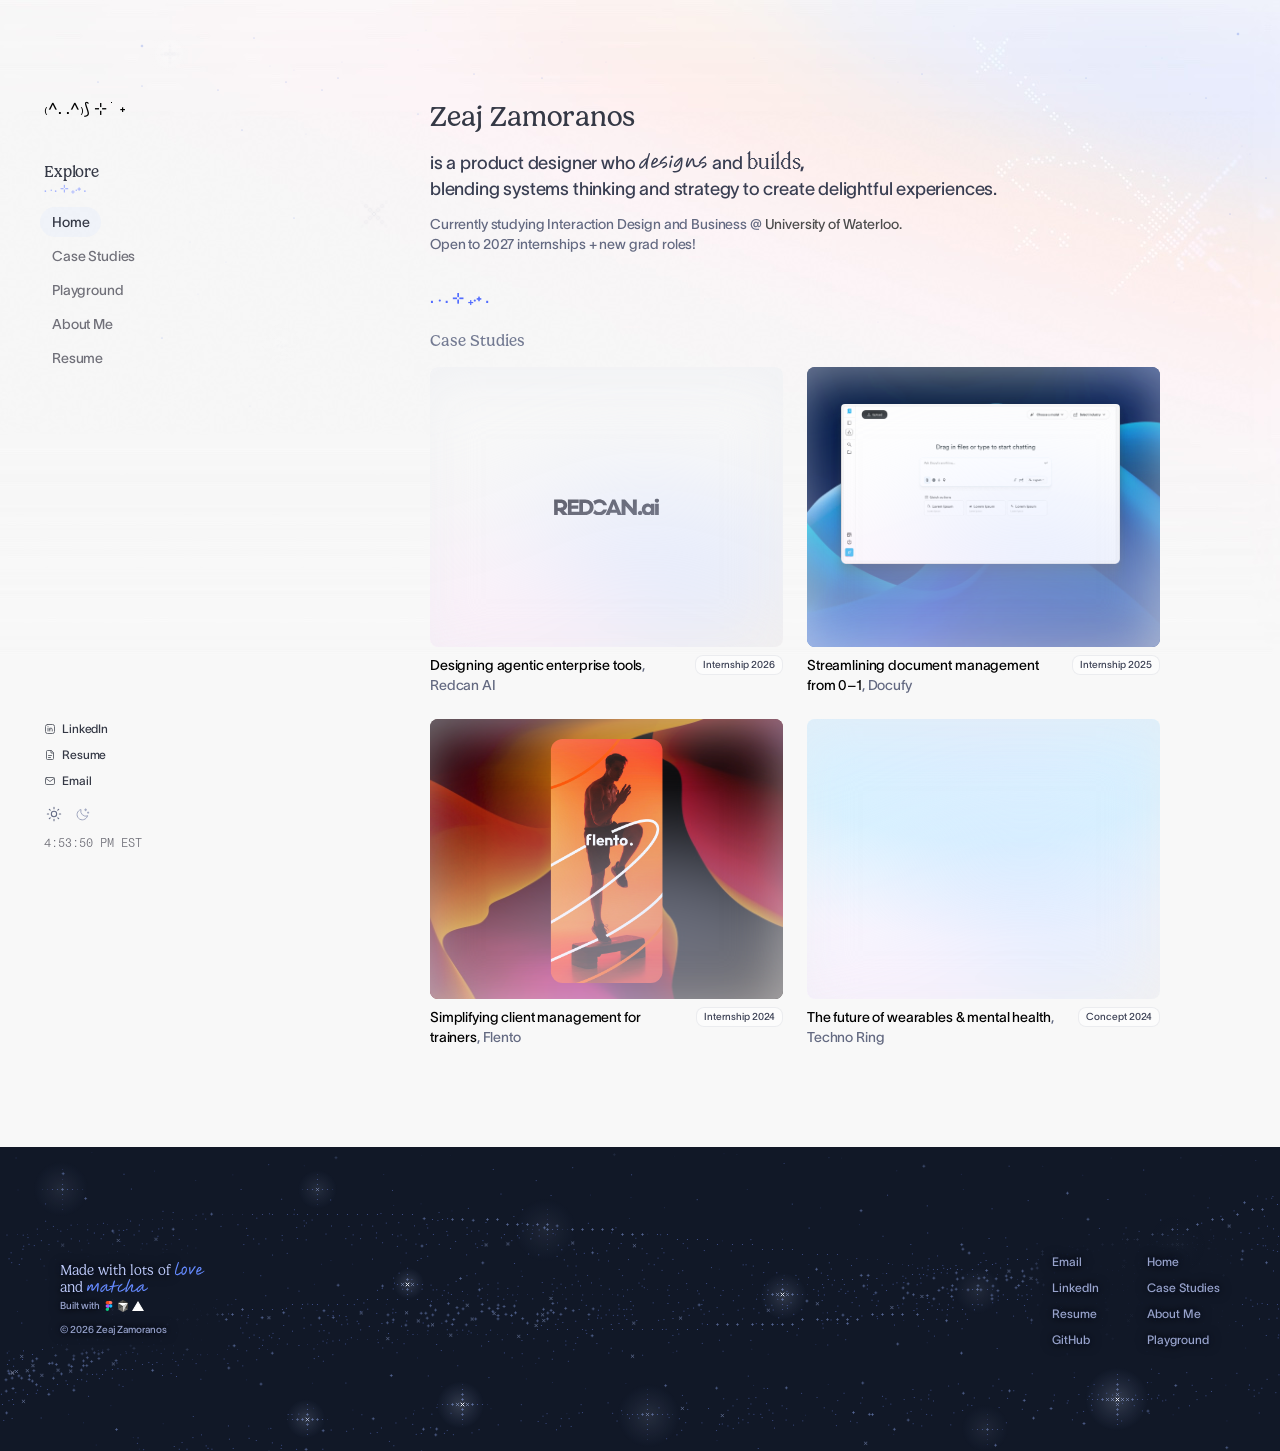
==== index.html @ 131ece32 "Initial portfolio commit" ====
<!doctype html>
<html lang="en">
<head>
  <meta charset="utf-8">
  <meta name="viewport" content="width=device-width, initial-scale=1">
  <meta http-equiv="Content-Security-Policy" content="default-src 'self'; script-src 'self'; style-src 'self' https://fonts.googleapis.com; font-src 'self' https://fonts.gstatic.com; img-src 'self'; connect-src 'none'; object-src 'none'; base-uri 'self'; form-action 'none'">
  <meta name="referrer" content="strict-origin-when-cross-origin">
  <title>Zeaj Zamoranos — Product Designer</title>
  <meta name="description" content="Zeaj Zamoranos is a product designer who designs and builds, blending systems thinking and strategy to create delightful experiences.">
  <meta name="color-scheme" content="light dark">
  <link rel="icon" href="assets/favicon.svg" type="image/svg+xml">
  <!-- Sets the theme before first paint to avoid a light/dark flash. External file so the CSP needs no 'unsafe-inline'. -->
  <script src="js/theme-init.js?v=4"></script>
  <link rel="preconnect" href="https://fonts.googleapis.com">
  <link rel="preconnect" href="https://fonts.gstatic.com" crossorigin>
  <link rel="stylesheet" href="https://fonts.googleapis.com/css2?family=Arimo:wght@400;700&display=swap">
  <link rel="stylesheet" href="css/styles.css?v=39">
</head>
<body>
  <a class="skip-link" href="#main">Skip to content</a>

  <div class="decor" aria-hidden="true">
    <div class="decor__light"></div>
    <div class="decor__dark"></div>
    <canvas class="decor__sky"></canvas>
    <div class="decor__ascii"></div>
  </div>

  <!-- Mobile top bar (shown below 810px) -->
  <header class="topbar">
    <a class="logo" href="./" aria-label="Zeaj Zamoranos — home">₍^. .^₎⟆ ⊹ ࣪ ˖</a>
    <button class="menu-button" type="button" aria-controls="sidebar" aria-expanded="false">
      <span class="visually-hidden" data-menu-label>Open menu</span>
      <svg class="icon icon--menu" width="24" height="24" viewBox="0 0 24 24" aria-hidden="true"><path d="M4 7h16M4 12h16M4 17h16"/></svg>
      <svg class="icon icon--close" width="24" height="24" viewBox="0 0 24 24" aria-hidden="true"><path d="M6 6l12 12M18 6L6 18"/></svg>
    </button>
  </header>

  <div class="page">
    <!-- Sidebar: fixed column on desktop/tablet, full-screen menu on mobile -->
    <nav class="sidebar" id="sidebar" aria-label="Main">
      <div class="sidebar__top">
        <a class="logo sidebar__logo" href="./" aria-label="Zeaj Zamoranos — home">₍^. .^₎⟆ ⊹ ࣪ ˖</a>
        <div class="sidebar__explore">
          <div class="sidebar__heading">
            <p class="sidebar__title">Explore</p>
            <p class="sparkle sparkle--small" aria-hidden="true">. ܁₊ ⊹ . ܁˖ .</p>
          </div>
          <ul class="nav-list">
            <li><a class="nav-link is-active" href="./" aria-current="page" data-nav="home">Home</a></li>
            <li><a class="nav-link" href="#case-studies" data-nav="case-studies">Case Studies</a></li>
            <li><a class="nav-link" href="#" data-link="playground">Playground</a></li>
            <li><a class="nav-link" href="about.html">About Me</a></li>
            <li><a class="nav-link" href="#" data-link="resume">Resume</a></li>
          </ul>
        </div>
      </div>

      <div class="sidebar__bottom">
        <ul class="social-list">
          <li><a class="social-link" href="#" data-link="linkedin">
            <svg class="social-link__icon" width="12" height="12" viewBox="0 0 24 24" aria-hidden="true"><rect x="3" y="3" width="18" height="18" rx="4"/><path d="M8 10.5V16M8 7.5v.01M11.5 16v-5.5M11.5 13c0-1.7 1-2.7 2.5-2.7s2.5 1 2.5 2.7V16"/></svg>
            LinkedIn</a></li>
          <li><a class="social-link" href="#" data-link="resume">
            <svg class="social-link__icon" width="12" height="12" viewBox="0 0 24 24" aria-hidden="true"><path d="M14 3H7a2 2 0 0 0-2 2v14a2 2 0 0 0 2 2h10a2 2 0 0 0 2-2V8z"/><path d="M14 3v5h5M9 13h6M9 17h4"/></svg>
            Resume</a></li>
          <li><a class="social-link" href="#" data-email>
            <svg class="social-link__icon" width="12" height="12" viewBox="0 0 24 24" aria-hidden="true"><rect x="3" y="5" width="18" height="14" rx="2.5"/><path d="M4 7l8 6 8-6"/></svg>
            Email</a></li>
        </ul>
        <div class="theme-toggle" role="group" aria-label="Color theme">
          <button class="theme-toggle__btn" type="button" data-theme-choice="light" aria-pressed="true">
            <span class="visually-hidden">Light theme</span>
            <svg width="16" height="16" viewBox="0 0 24 24" aria-hidden="true"><circle cx="12" cy="12" r="4"/><path d="M12 2v2M12 20v2M4.93 4.93l1.41 1.41M17.66 17.66l1.41 1.41M2 12h2M20 12h2M4.93 19.07l1.41-1.41M17.66 6.34l1.41-1.41"/></svg>
          </button>
          <button class="theme-toggle__btn" type="button" data-theme-choice="dark" aria-pressed="false">
            <span class="visually-hidden">Dark theme</span>
            <svg width="15" height="15" viewBox="0 0 24 24" aria-hidden="true"><path d="M20 14.5A8.5 8.5 0 0 1 9.5 4a8.5 8.5 0 1 0 10.5 10.5z"/><path d="M17 3v3M15.5 4.5h3M21 8v2M20 9h2"/></svg>
          </button>
        </div>
        <p class="clock"><time data-clock>--:--:-- -- EST</time></p>
      </div>
    </nav>

    <main class="main" id="main">
      <section class="intro" aria-labelledby="intro-name">
        <h1 class="intro__name" id="intro-name">Zeaj Zamoranos</h1>
        <div class="intro__text">
          <p class="intro__lede">is a product designer who <span class="hand"><span class="visually-hidden">designs</span><svg class="hand__svg" width="77" height="24" viewBox="0 0 77 24" aria-hidden="true" focusable="false"><path d="M8.8 6.4C9.1 5.5 9.5 4.6 9.8 3.7C10.1 2.8 10.4 1.9 10.7 0.9C10.8 0.6 10.9 0.4 11 0.3C11.2 0.1 11.4 0 11.6 0C11.8 0 11.9 0.1 12 0.2C12.2 0.3 12.2 0.5 12.2 0.7C12.2 0.9 12.1 1.4 11.9 2C11.7 2.6 11.5 3.4 11.2 4.4C10.9 5.3 10.6 6.4 10.3 7.7C10.1 8.9 9.8 10.3 9.6 11.8C9.4 13.3 9.3 14.9 9.3 16.6C9.3 17 9.3 17.3 9.1 17.5C8.9 17.8 8.7 17.9 8.5 17.9C8.4 17.9 8.3 17.9 8.1 17.8C8 17.8 7.9 17.6 7.8 17.3C7.7 17.1 7.7 16.7 7.6 16.2C7.6 15.7 7.5 14.9 7.5 14C7.5 13.3 7.6 12.6 7.7 11.8C7 12.9 6.4 13.9 5.7 14.7C5 15.5 4.3 16.1 3.6 16.6C2.9 17 2.4 17.2 1.9 17.2C1.3 17.2 0.9 17 0.5 16.6C0.2 16.3 0 15.7 0 15C0 14.3 0.2 13.6 0.5 12.9C0.8 12.2 1.2 11.6 1.7 10.9C2.2 10.2 2.7 9.6 3.4 9C4 8.4 4.6 7.9 5.2 7.4C5.8 6.9 6.4 6.6 6.9 6.3C7.5 6.1 7.9 5.9 8.2 5.9C8.4 5.9 8.5 6 8.6 6.1C8.7 6.2 8.8 6.3 8.8 6.4ZM8.5 7C8.4 7.1 8.3 7.2 8.2 7.3C8 7.4 7.9 7.5 7.7 7.6C7.1 8 6.5 8.5 5.8 9C5.1 9.6 4.4 10.2 3.8 10.8C3.2 11.4 2.6 12.1 2.2 12.8C1.8 13.5 1.6 14.2 1.6 14.9C1.6 15.2 1.8 15.4 2.1 15.4C2.6 15.4 3 15.2 3.6 14.8C4.1 14.4 4.6 13.8 5.2 13C5.8 12.3 6.3 11.4 6.9 10.4C7.4 9.3 8 8.2 8.5 7ZM21.1 7.8C21.1 8.3 21 8.7 20.7 9.1C20.5 9.5 20.1 9.9 19.7 10.3C19.2 10.6 18.8 11 18.2 11.3C17.7 11.6 17.2 11.9 16.6 12.1C16.1 12.4 15.6 12.6 15.2 12.7C15.1 13.2 15 13.7 15 14.1C15 14.3 15.1 14.5 15.2 14.6C15.3 14.7 15.5 14.8 15.7 14.8C16.3 14.8 16.9 14.7 17.5 14.5C18.1 14.3 18.8 14 19.4 13.7C20.1 13.4 20.7 13 21.3 12.7C21.9 12.3 22.5 12 23 11.7C23.5 11.3 23.9 11.1 24.2 10.9C24.6 10.7 24.8 10.6 24.9 10.6C25 10.6 25.2 10.6 25.2 10.7C25.3 10.8 25.4 10.9 25.4 11.1C25.4 11.2 25.2 11.4 24.9 11.7C24.6 12 24.1 12.4 23.6 12.8C23 13.2 22.4 13.6 21.7 14C21.1 14.4 20.4 14.8 19.6 15.2C18.9 15.6 18.2 15.9 17.5 16.1C16.9 16.3 16.3 16.5 15.7 16.5C15 16.5 14.5 16.2 14.1 15.7C13.7 15.2 13.5 14.4 13.5 13.3C13.5 12.5 13.6 11.8 13.8 11C14 10.3 14.3 9.6 14.6 8.9C14.9 8.2 15.3 7.6 15.7 7.1C16.2 6.5 16.6 6.1 17.1 5.8C17.5 5.5 18 5.3 18.4 5.3C19.3 5.3 19.9 5.5 20.4 6C20.9 6.5 21.1 7.1 21.1 7.8ZM15.6 11.2C16 10.9 16.4 10.6 16.9 10.4C17.3 10.1 17.7 9.8 18.1 9.5C18.5 9.2 18.8 8.9 19 8.6C19.2 8.2 19.3 7.9 19.3 7.6C19.3 7.1 19.1 6.8 18.5 6.8C18.2 6.8 17.9 7 17.5 7.5C17.1 7.9 16.8 8.4 16.4 9.1C16.1 9.7 15.8 10.4 15.6 11.2ZM26.7 16.9C26.4 16.9 26.2 16.8 26 16.6C25.9 16.5 25.8 16.3 25.8 16.1C25.8 15.9 25.9 15.7 26.1 15.6C26.2 15.4 26.5 15.2 26.8 15.1C27.3 14.8 27.8 14.5 28.3 14.3C28.7 14 29.1 13.7 29.4 13.4C29.7 13 29.9 12.7 29.9 12.3C29.9 12 29.8 11.8 29.6 11.6C29.4 11.5 29.1 11.4 28.7 11.4C28.5 11.4 28.3 11.4 27.9 11.5C27.5 11.6 27.1 11.6 26.7 11.7C26.3 11.8 25.9 11.9 25.5 12C25.1 12 24.8 12.1 24.5 12.1C24 12.1 23.6 12 23.3 11.7C23.1 11.5 23 11.1 23 10.7C23 10.5 23.1 10.2 23.3 9.7C23.6 9.3 23.9 8.8 24.3 8.3C24.8 7.8 25.2 7.3 25.7 6.7C26.2 6.2 26.8 5.7 27.3 5.2C27.8 4.8 28.3 4.4 28.8 4.1C29.2 3.9 29.6 3.7 29.9 3.7C30.2 3.7 30.5 3.8 30.6 4C30.8 4.2 30.9 4.5 30.9 4.8C30.9 5 30.8 5.2 30.7 5.4C30.7 5.6 30.5 5.7 30.2 5.8C30 5.9 29.6 5.9 29.1 5.9C28.6 6.4 28 6.8 27.5 7.4C26.9 7.9 26.4 8.4 25.9 9C25.4 9.5 25.1 10.1 24.9 10.6C25.3 10.4 25.8 10.3 26.5 10.2C27.1 10.1 27.7 10 28.4 10C29.4 10 30.2 10.2 30.7 10.7C31.2 11.2 31.4 11.8 31.4 12.5C31.4 13 31.3 13.5 31 14C30.7 14.5 30.3 15 29.8 15.4C29.3 15.9 28.8 16.2 28.3 16.5C27.7 16.8 27.2 16.9 26.7 16.9ZM34.5 16.6C34.3 16.6 34.1 16.5 33.9 16.3C33.7 16.1 33.6 15.8 33.6 15.4C33.6 15.1 33.6 14.7 33.7 14.1C33.8 13.6 33.9 13 34 12.4C34.1 11.8 34.3 11.2 34.4 10.5C34.6 9.9 34.7 9.4 34.9 8.9C35.1 8.4 35.2 8 35.3 7.8C35.4 7.6 35.5 7.5 35.6 7.4C35.7 7.3 35.8 7.3 35.9 7.3C36.1 7.3 36.3 7.4 36.4 7.5C36.6 7.6 36.6 7.9 36.6 8.2C36.6 8.4 36.6 8.7 36.5 9.2C36.4 9.7 36.3 10.2 36.2 10.8C36.1 11.4 36 12 35.9 12.7C35.7 13.3 35.6 13.9 35.5 14.5C35.4 15 35.3 15.5 35.2 15.9C35.2 16.1 35.1 16.3 34.9 16.4C34.8 16.5 34.7 16.6 34.5 16.6ZM36.5 5.5C36.2 5.5 35.9 5.4 35.6 5.2C35.4 5 35.2 4.7 35.2 4.3C35.2 4 35.3 3.7 35.5 3.5C35.6 3.3 35.8 3.1 36.1 3C36.3 2.9 36.5 2.9 36.7 2.9C36.9 2.9 37.1 2.9 37.3 3C37.5 3 37.7 3.2 37.8 3.4C38 3.6 38.1 3.8 38.1 4.2C38.1 4.5 38 4.7 37.8 4.9C37.7 5.1 37.4 5.2 37.2 5.3C36.9 5.4 36.7 5.5 36.5 5.5ZM40.4 21.7C39.4 21.7 38.6 21.6 38.2 21.4C37.7 21.2 37.4 21 37.4 20.6C37.4 20.4 37.5 20.3 37.6 20.1C37.8 20 38 19.9 38.2 19.9C38.4 19.9 38.7 20 39.2 20C39.6 20.1 40 20.1 40.4 20.1C41.8 20.1 42.9 19.7 43.8 18.9C44.7 18.1 45.4 16.9 45.8 15.2C46.3 13.5 46.6 11.3 46.8 8.7C46.4 9.5 45.9 10.3 45.4 11.1C44.9 11.9 44.4 12.7 43.8 13.3C43.2 14 42.7 14.5 42.1 14.9C41.5 15.3 40.9 15.5 40.3 15.5C39.7 15.5 39.3 15.4 39 15.1C38.8 14.8 38.7 14.4 38.7 13.7C38.7 13.1 38.8 12.5 39.1 11.9C39.5 11.2 39.9 10.6 40.4 9.9C41 9.3 41.5 8.7 42.2 8.1C42.8 7.5 43.5 7 44.1 6.5C44.8 6 45.4 5.7 45.9 5.4C46.5 5.1 46.9 5 47.3 5C47.6 5 47.9 5.1 48.1 5.4C48.3 5.6 48.4 6.1 48.4 6.7C48.4 8.3 48.3 9.8 48.2 11.3C48.1 12.7 47.9 14.1 47.6 15.4C47.3 16.6 46.9 17.8 46.3 18.7C45.7 19.7 45 20.4 44 20.9C43 21.5 41.9 21.7 40.4 21.7ZM46.4 6.7C45.7 7.2 45.1 7.6 44.3 8.2C43.6 8.7 43 9.3 42.4 9.9C41.8 10.5 41.3 11.1 40.9 11.7C40.5 12.4 40.3 13 40.3 13.7C40.3 13.9 40.5 14 40.7 14C40.9 14 41.2 13.8 41.5 13.5C41.9 13.2 42.3 12.8 42.7 12.2C43.2 11.7 43.6 11.1 44.1 10.5C44.6 9.9 45 9.2 45.4 8.6C45.8 7.9 46.1 7.3 46.4 6.7ZM53.5 16C53.1 16 52.8 15.8 52.5 15.3C52.2 14.9 52 14.3 52 13.6C52 12.9 52.1 12.1 52.3 11.2C52.5 10.3 52.8 9.5 53.1 8.6C53.4 7.7 53.7 6.8 54 5.9C54.1 5.8 54.2 5.6 54.3 5.6C54.4 5.5 54.6 5.4 54.9 5.4C55.4 5.4 55.6 5.7 55.6 6.1C55.6 6.2 55.5 6.5 55.4 6.8C55.3 7.2 55.2 7.7 55 8.2C54.9 8.8 54.7 9.4 54.5 10C54.3 10.6 54.2 11.3 54.1 11.9C53.9 12.5 53.8 13.1 53.8 13.7C54 13.5 54.2 13.1 54.5 12.6C54.8 12.2 55.1 11.6 55.4 11.1C55.7 10.5 56 9.9 56.4 9.3C56.7 8.6 57.1 8.1 57.4 7.6C57.8 7.1 58.1 6.6 58.5 6.3C58.8 6 59.1 5.9 59.4 5.9C59.9 5.9 60.2 6 60.5 6.3C60.8 6.5 61.1 7 61.2 7.6C61.4 8.3 61.5 9.2 61.5 10.3C61.5 11 61.5 11.6 61.7 12.1C61.8 12.6 62 13.1 62.3 13.4C62.6 13.7 62.9 13.9 63.4 13.9C64.1 13.9 64.7 13.8 65.2 13.5C65.7 13.3 66.2 13 66.6 12.7C67 12.4 67.3 12.1 67.6 11.9C67.9 11.6 68.1 11.5 68.2 11.5C68.5 11.5 68.7 11.6 68.7 12C68.7 12.1 68.6 12.3 68.4 12.6C68.2 12.9 67.9 13.2 67.6 13.6C67.2 13.9 66.9 14.2 66.4 14.6C66 14.9 65.5 15.2 65 15.4C64.6 15.6 64.1 15.7 63.6 15.7C62.7 15.7 61.9 15.5 61.3 15.2C60.7 14.8 60.3 14.2 60 13.4C59.8 12.6 59.6 11.4 59.6 10.1C59.6 9.3 59.6 8.7 59.5 8.4C59.4 8 59.3 7.8 59 7.7C58.9 8 58.7 8.4 58.4 8.9C58.2 9.4 57.9 10 57.5 10.6C57.2 11.2 56.9 11.8 56.5 12.5C56.2 13.1 55.8 13.7 55.5 14.2C55.1 14.8 54.7 15.2 54.4 15.5C54.1 15.8 53.8 16 53.5 16ZM70.4 16.9C70.1 16.9 69.9 16.8 69.7 16.6C69.6 16.5 69.5 16.3 69.5 16.1C69.5 15.9 69.6 15.7 69.7 15.6C69.9 15.4 70.1 15.2 70.4 15.1C71 14.8 71.5 14.5 71.9 14.3C72.4 14 72.8 13.7 73.1 13.4C73.4 13 73.5 12.7 73.5 12.3C73.5 12 73.4 11.8 73.2 11.6C73 11.5 72.8 11.4 72.4 11.4C72.2 11.4 71.9 11.4 71.6 11.5C71.2 11.6 70.8 11.6 70.4 11.7C70 11.8 69.6 11.9 69.2 12C68.8 12 68.4 12.1 68.2 12.1C67.6 12.1 67.3 12 67 11.7C66.8 11.5 66.6 11.1 66.6 10.7C66.6 10.5 66.8 10.2 67 9.7C67.3 9.3 67.6 8.8 68 8.3C68.4 7.8 68.9 7.3 69.4 6.7C69.9 6.2 70.4 5.7 71 5.2C71.5 4.8 72 4.4 72.4 4.1C72.9 3.9 73.3 3.7 73.6 3.7C73.9 3.7 74.1 3.8 74.3 4C74.5 4.2 74.5 4.5 74.5 4.8C74.5 5 74.5 5.2 74.4 5.4C74.3 5.6 74.2 5.7 73.9 5.8C73.7 5.9 73.3 5.9 72.8 5.9C72.3 6.4 71.7 6.8 71.1 7.4C70.6 7.9 70 8.4 69.6 9C69.1 9.5 68.7 10.1 68.5 10.6C69 10.4 69.5 10.3 70.1 10.2C70.8 10.1 71.4 10 72.1 10C73.1 10 73.9 10.2 74.4 10.7C74.9 11.2 75.1 11.8 75.1 12.5C75.1 13 75 13.5 74.7 14C74.4 14.5 74 15 73.5 15.4C73 15.9 72.5 16.2 72 16.5C71.4 16.8 70.9 16.9 70.4 16.9Z"/></svg></span> and <span class="builds">builds</span><span class="comma">,</span><br class="br-wide"> blending systems thinking and strategy to create delightful experiences.</p>
          <p class="intro__meta">Currently studying Interaction Design and Business @ <span class="intro__school">University of Waterloo.</span><br>
          <a class="intro__meta-alt intro__email" href="#" data-email>Open to 2027 internships + new grad roles!<span class="visually-hidden"> Email me.</span><span class="intro__email-hint" aria-hidden="true">click to email me!</span></a></p>
        </div>
        <p class="sparkle" aria-hidden="true">. ܁₊ ⊹ . ܁˖ .</p>
      </section>

      <section class="case-studies" id="case-studies" aria-labelledby="case-studies-title">
        <h2 class="section-title" id="case-studies-title">Case Studies</h2>
        <ul class="card-grid">
          <li>
            <a class="card" href="#" data-link="case-redcan">
              <div class="card__media cover cover--redcan">
                <img class="cover__logo" src="assets/covers/redcan-logo.svg" alt="" width="130" height="21">
                <div class="card__glow" aria-hidden="true"><img src="assets/card-glow.svg" alt="" width="871" height="538"></div>
                <span class="card__cta" aria-hidden="true">View project <svg width="10" height="10" viewBox="0 0 24 24"><path d="M7 17L17 7M9 7h8v8"/></svg></span>
              </div>
              <div class="card__info">
                <h3 class="card__title">Designing agentic enterprise tools<span class="card__company-name">, Redcan AI</span></h3>
                <p class="card__meta">Internship 2026</p>
              </div>
            </a>
          </li>
          <li>
            <a class="card" href="#" data-link="case-karbon">
              <div class="card__media cover cover--docufy">
                <img class="cover__bg" src="assets/covers/docufy-bg.jpg" alt="" width="1024" height="576">
                <div class="cover__screen"><img src="assets/case-studies/docufy/hero-laptop.png" alt="" width="1280" height="826"></div>
                <div class="card__glow" aria-hidden="true"><img src="assets/card-glow.svg" alt="" width="871" height="538"></div>
                <span class="card__cta" aria-hidden="true">View project <svg width="10" height="10" viewBox="0 0 24 24"><path d="M7 17L17 7M9 7h8v8"/></svg></span>
              </div>
              <div class="card__info">
                <h3 class="card__title">Streamlining document management from 0–1<span class="card__company-name">, Docufy</span></h3>
                <p class="card__meta">Internship 2025</p>
              </div>
            </a>
          </li>
          <li>
            <a class="card" href="#" data-link="case-flento">
              <div class="card__media cover cover--flento">
                <img class="cover__bg" src="assets/covers/flento-bg.jpg" alt="" width="1024" height="576">
                <img class="cover__phone" src="assets/covers/flento-phone.jpg" alt="" width="375" height="812">
                <div class="card__glow" aria-hidden="true"><img src="assets/card-glow.svg" alt="" width="871" height="538"></div>
                <span class="card__cta" aria-hidden="true">View project <svg width="10" height="10" viewBox="0 0 24 24"><path d="M7 17L17 7M9 7h8v8"/></svg></span>
              </div>
              <div class="card__info">
                <h3 class="card__title">Simplifying client management for trainers<span class="card__company-name">, Flento</span></h3>
                <p class="card__meta">Internship 2024</p>
              </div>
            </a>
          </li>
          <li>
            <a class="card" href="#" data-link="case-technoring">
              <div class="card__media cover cover--technoring">
                
                <div class="card__glow" aria-hidden="true"><img src="assets/card-glow.svg" alt="" width="871" height="538"></div>
                <span class="card__cta" aria-hidden="true">View project <svg width="10" height="10" viewBox="0 0 24 24"><path d="M7 17L17 7M9 7h8v8"/></svg></span>
              </div>
              <div class="card__info">
                <h3 class="card__title">The future of wearables &amp; mental health<span class="card__company-name">, Techno Ring</span></h3>
                <p class="card__meta">Concept 2024</p>
              </div>
            </a>
          </li>
        </ul>
      </section>
    </main>
  </div>

  <footer class="footer">
    <div class="footer__content">
      <div class="footer__name">
        <p class="footer__made">Made with lots of <span class="hand hand--accent"><span class="visually-hidden">love</span><svg class="hand__svg" width="43" height="24" viewBox="0 0 43 24" aria-hidden="true" focusable="false"><path d="M3.3 19C2.3 19 1.4 18.7 0.9 18C0.3 17.4 0 16.4 0 15.2C0 14.5 0.1 13.6 0.3 12.6C0.5 11.6 0.8 10.5 1.1 9.4C1.4 8.2 1.8 7.1 2.2 6C2.6 4.9 2.9 3.9 3.3 2.9C3.7 2 4 1.2 4.3 0.5C4.4 0.2 4.7 0 5 0C5.4 0 5.6 0.2 5.6 0.7C5.6 0.9 5.5 1.2 5.3 1.7C5.2 2.2 5 2.8 4.8 3.6C4.5 4.3 4.3 5.1 4 6C3.7 6.8 3.4 7.7 3.1 8.7C2.8 9.6 2.6 10.5 2.3 11.4C2.1 12.3 1.9 13.2 1.8 13.9C1.6 14.7 1.5 15.4 1.5 16C1.5 16.3 1.6 16.6 1.8 16.8C2 17 2.3 17.1 2.6 17.1C3.2 17.1 3.8 17 4.5 16.8C5.1 16.5 5.7 16.2 6.3 15.8C6.8 15.5 7.4 15.1 7.8 14.7C8.3 14.4 8.7 14.1 9 13.8C9.4 13.6 9.6 13.4 9.7 13.4C10 13.4 10.2 13.6 10.2 13.9C10.2 14 10.1 14.2 9.9 14.5C9.6 14.8 9.4 15.1 9 15.5C8.6 15.9 8.2 16.3 7.7 16.7C7.3 17.1 6.8 17.5 6.3 17.9C5.8 18.2 5.2 18.5 4.7 18.7C4.2 18.9 3.7 19 3.3 19ZM11.7 18.4C10.9 18.4 10.3 18.1 9.9 17.5C9.4 16.9 9.2 16.2 9.2 15.2C9.2 14.9 9.2 14.5 9.3 14.1C9.4 13.7 9.6 13.3 9.7 13C9.6 12.9 9.5 12.8 9.5 12.6C9.4 12.5 9.4 12.3 9.4 12C9.4 11.2 9.5 10.5 9.8 9.8C10.1 9.2 10.4 8.6 10.9 8.1C11.3 7.6 11.8 7.3 12.3 7C12.9 6.7 13.4 6.6 14 6.6C14.9 6.6 15.7 6.9 16.2 7.6C16.8 8.3 17.1 9.3 17.1 10.6C17.1 11.3 17 12 16.8 12.8C16.6 13.5 16.3 14.2 15.9 14.9C15.6 15.6 15.2 16.2 14.7 16.7C14.3 17.2 13.8 17.7 13.3 18C12.7 18.3 12.2 18.4 11.7 18.4ZM11 12.3C11.1 12.4 11.2 12.6 11.2 12.8C11.2 13 11.1 13.2 11 13.4C11 13.6 10.9 13.8 10.8 14.2C10.7 14.5 10.7 15 10.7 15.7C10.7 16.3 10.9 16.6 11.5 16.6C12 16.6 12.5 16.4 13 16C13.5 15.5 13.9 14.9 14.3 14.2C14.7 13.5 15 12.8 15.2 12C15.4 11.1 15.5 10.4 15.5 9.7C15.5 9.2 15.4 8.9 15.2 8.7C15 8.5 14.7 8.4 14.3 8.4C13.8 8.4 13.3 8.5 12.8 8.9C12.3 9.2 11.9 9.6 11.6 10.1C11.2 10.7 11.1 11.3 11.1 11.9C11.1 12.1 11.1 12.2 11 12.3ZM21.7 17.7C21.5 17.7 21.3 17.6 21.1 17.3C20.9 17 20.8 16.6 20.7 16.1C20.6 15.5 20.5 14.9 20.5 14.1C20.4 13.4 20.3 12.7 20.3 12C20.2 11.3 20.2 10.7 20.1 10.2C20.1 9.6 20.1 9.3 20.1 9.1C20.1 8.4 20.2 7.9 20.4 7.6C20.6 7.2 20.9 7 21.3 7C21.5 7 21.7 7.1 21.8 7.2C21.9 7.4 22 7.6 22 8.1C22 8.4 22 8.8 22 9.2C22 9.7 22 10.2 22 10.7C22.1 11.4 22.1 12.1 22.1 12.8C22.1 13.5 22.2 14.3 22.2 15C22.5 14.4 22.9 13.8 23.3 13.2C23.7 12.5 24.1 11.9 24.6 11.2C25 10.5 25.4 9.8 25.9 9.2C26.3 8.6 26.6 8 27 7.6C27.3 7.1 27.5 6.8 27.7 6.5C27.9 6.3 28.1 6.1 28.3 6C28.5 5.9 28.7 5.8 28.8 5.8C29 5.8 29.2 5.9 29.3 6C29.4 6.2 29.5 6.4 29.5 6.7C29.5 6.8 29.5 7 29.4 7.2C29.4 7.4 29.3 7.6 29.1 7.8C28.8 8.3 28.3 9 27.8 9.7C27.3 10.4 26.8 11.2 26.2 12C25.7 12.8 25.2 13.5 24.6 14.3C24.1 15 23.7 15.7 23.3 16.2C22.6 17.2 22.1 17.7 21.7 17.7ZM37.9 9.6C37.9 10 37.8 10.5 37.5 10.9C37.2 11.3 36.9 11.7 36.4 12C36 12.4 35.5 12.7 35 13.1C34.4 13.4 33.9 13.7 33.4 13.9C32.8 14.1 32.3 14.3 31.9 14.5C31.8 15 31.7 15.5 31.7 15.9C31.7 16.1 31.8 16.3 31.9 16.4C32 16.5 32.2 16.6 32.5 16.6C33 16.6 33.6 16.5 34.3 16.3C34.9 16.1 35.5 15.8 36.2 15.5C36.8 15.2 37.5 14.8 38.1 14.5C38.7 14.1 39.2 13.8 39.7 13.4C40.2 13.1 40.6 12.9 41 12.7C41.3 12.5 41.5 12.4 41.6 12.4C41.8 12.4 41.9 12.4 42 12.5C42.1 12.6 42.1 12.7 42.1 12.9C42.1 13 42 13.2 41.6 13.5C41.3 13.8 40.9 14.1 40.3 14.6C39.8 15 39.2 15.4 38.5 15.8C37.8 16.2 37.1 16.6 36.4 17C35.6 17.4 34.9 17.7 34.3 17.9C33.6 18.1 33 18.2 32.5 18.2C31.8 18.2 31.2 18 30.8 17.5C30.5 16.9 30.3 16.1 30.3 15C30.3 14.3 30.4 13.6 30.5 12.8C30.7 12.1 31 11.4 31.3 10.7C31.7 10 32.1 9.4 32.5 8.8C32.9 8.3 33.4 7.9 33.8 7.6C34.3 7.2 34.7 7.1 35.2 7.1C36 7.1 36.7 7.3 37.2 7.8C37.6 8.2 37.9 8.9 37.9 9.6ZM32.3 12.9C32.7 12.7 33.2 12.4 33.6 12.1C34 11.9 34.5 11.6 34.8 11.3C35.2 11 35.5 10.7 35.7 10.4C36 10 36.1 9.7 36.1 9.3C36.1 8.8 35.8 8.6 35.3 8.6C35 8.6 34.6 8.8 34.2 9.2C33.9 9.7 33.5 10.2 33.2 10.9C32.9 11.5 32.6 12.2 32.3 12.9Z"/></svg></span><br>and <span class="hand hand--accent"><span class="visually-hidden">matcha</span><svg class="hand__svg" width="88" height="24" viewBox="0 0 88 24" aria-hidden="true" focusable="false"><path d="M15.8 17.4C15.8 17.6 15.7 17.8 15.6 17.9C15.4 18.1 15.2 18.1 15 18.1C14.8 18.1 14.6 18 14.4 17.9C14.2 17.7 14.2 17.5 14.2 17.1C14.2 16.3 14.2 15.3 14.3 14.3C14.4 13.3 14.5 12.3 14.6 11.3C14.7 10.3 14.8 9.3 14.9 8.5C14.5 9.1 14 9.8 13.5 10.6C13 11.3 12.5 12.1 11.9 12.8C11.4 13.6 10.9 14.3 10.4 14.9C9.9 15.5 9.4 16 9 16.4C8.6 16.8 8.2 16.9 8 16.9C7.5 16.9 7.1 16.7 6.7 16.4C6.3 16 6.2 15.5 6.2 14.9C6.2 14.6 6.2 14.3 6.2 13.9C6.3 13.5 6.4 13 6.4 12.5C6.5 12.1 6.5 11.6 6.6 11.2C6.7 10.8 6.7 10.5 6.7 10.3C6.7 10.1 6.7 10 6.6 9.8C6.6 9.7 6.5 9.6 6.4 9.6C6.3 9.6 6 9.8 5.8 10.2C5.5 10.5 5.2 11 4.8 11.5C4.5 12 4.1 12.6 3.8 13.2C3.4 13.9 3.1 14.4 2.8 15C2.5 15.5 2.2 15.9 2 16.2C1.8 16.5 1.7 16.7 1.5 16.9C1.4 17 1.2 17.1 1 17.1C0.7 17.1 0.5 16.9 0.3 16.7C0.1 16.4 0 16.1 0 15.7C0 15.5 0 15.1 0.1 14.6C0.2 14.1 0.3 13.6 0.4 13C0.6 12.4 0.7 11.9 0.8 11.3C0.9 10.7 1 10.2 1.1 9.8C1.2 9.4 1.4 9.1 1.5 8.9C1.7 8.8 1.9 8.7 2.1 8.7C2.3 8.7 2.5 8.8 2.7 9C2.8 9.1 2.9 9.4 2.9 9.8C2.9 9.8 2.9 10 2.8 10.3C2.7 10.6 2.6 10.9 2.5 11.4C2.4 11.8 2.3 12.2 2.1 12.6C2 13.1 1.9 13.5 1.8 13.8C2.1 13.3 2.4 12.8 2.7 12.2C3.1 11.7 3.4 11.1 3.7 10.5C4.1 10 4.4 9.4 4.7 9C5.1 8.5 5.4 8.1 5.7 7.8C6 7.6 6.3 7.4 6.6 7.4C7 7.4 7.3 7.5 7.6 7.7C7.9 8 8.2 8.2 8.3 8.6C8.5 9 8.6 9.4 8.6 9.8C8.6 10.1 8.6 10.5 8.5 11.1C8.4 11.6 8.2 12.2 8.1 12.9C8 13.5 7.9 14.1 7.9 14.7C7.9 14.8 8 14.9 8 14.9C8.1 14.9 8.2 14.9 8.3 14.8C8.7 14.3 9.1 13.8 9.6 13.2C10 12.6 10.5 12 11 11.3C11.5 10.6 12 9.9 12.4 9.3C12.9 8.6 13.4 8 13.8 7.5C14.2 6.9 14.6 6.5 14.9 6.2C15.2 5.9 15.5 5.7 15.7 5.7C16.1 5.7 16.4 5.8 16.6 6C16.8 6.3 16.9 6.6 16.9 7.2C16.9 7.6 16.9 8.2 16.8 8.8C16.8 9.5 16.7 10.3 16.6 11.1C16.5 11.9 16.4 12.7 16.3 13.5C16.2 14.3 16.1 15 16 15.7C15.9 16.4 15.9 17 15.8 17.4ZM20.7 18.5C20.2 18.5 19.8 18.3 19.4 17.8C19.1 17.3 19 16.7 19 16C19 15.3 19.1 14.6 19.5 13.9C19.8 13.2 20.3 12.5 20.9 11.9C21.5 11.2 22.1 10.6 22.8 10.1C23.5 9.6 24.2 9.1 24.9 8.7C25.6 8.3 26.2 8 26.8 7.7C27.4 7.5 27.9 7.4 28.2 7.4C28.4 7.4 28.6 7.4 28.7 7.5C28.8 7.6 28.9 7.7 28.9 7.9C28.9 8 28.8 8.1 28.7 8.2C28.7 8.2 28.8 8.2 28.8 8.2C29.1 8.2 29.2 8.4 29.2 8.8C29.2 8.9 29.2 9.1 29.1 9.5C29 9.9 28.9 10.3 28.8 10.9C28.6 11.4 28.5 12 28.4 12.7C28.3 13.3 28.3 14 28.3 14.7C28.3 15.3 28.5 15.5 29 15.5C29.4 15.5 29.9 15.4 30.5 15.2C31 15 31.5 14.7 31.9 14.4C32.4 14 32.9 13.7 33.3 13.4C33.7 13.1 34 12.8 34.3 12.6C34.6 12.3 34.8 12.2 34.9 12.2C35 12.2 35.1 12.3 35.2 12.3C35.2 12.4 35.3 12.5 35.3 12.6C35.3 12.8 35.1 13 34.9 13.4C34.6 13.7 34.3 14.1 33.8 14.5C33.4 15 32.9 15.4 32.3 15.8C31.8 16.2 31.2 16.6 30.7 16.8C30.1 17.1 29.5 17.2 29 17.2C28.6 17.2 28.2 17.1 27.9 16.9C27.6 16.6 27.3 16.2 27.1 15.6C26.9 15 26.9 14.2 26.9 13.1V12.6C26.2 13.7 25.5 14.7 24.8 15.6C24.1 16.5 23.4 17.2 22.7 17.7C22 18.3 21.3 18.5 20.7 18.5ZM27.9 8.8C27.8 8.9 27.7 8.9 27.6 9C27 9.2 26.3 9.6 25.7 10C25 10.4 24.4 10.9 23.7 11.4C23.1 11.9 22.6 12.4 22.1 13C21.6 13.5 21.2 14.1 20.9 14.6C20.6 15.2 20.5 15.7 20.5 16.3C20.5 16.4 20.5 16.6 20.6 16.7C20.6 16.8 20.8 16.8 21 16.8C21.2 16.8 21.6 16.6 22 16.3C22.4 16 22.9 15.5 23.4 14.9C23.9 14.4 24.4 13.8 25 13.1C25.5 12.4 26 11.7 26.4 11C26.9 10.3 27.3 9.7 27.7 9.1C27.7 9 27.8 8.9 27.9 8.8ZM32.5 11.6C32.1 11.6 32 11.3 32 10.9C32 10.8 32.1 10.7 32.2 10.5C32.3 10.4 32.5 10.3 32.7 10.3C33.1 10.2 33.6 10.2 34.2 10.1C34.8 10 35.5 9.9 36.2 9.8C36.3 9.1 36.5 8.4 36.7 7.7C36.9 7 37.1 6.3 37.3 5.6C37.5 4.9 37.8 4.3 38 3.7C38.3 3.2 38.6 2.7 38.8 2.4C39 2.3 39.1 2.2 39.2 2.1C39.4 2 39.5 2 39.6 2C39.7 2 39.9 2.1 40 2.2C40.1 2.4 40.2 2.6 40.2 2.8C40.2 2.9 40.2 3 40.1 3.1C39.8 3.8 39.6 4.8 39.3 5.9C38.9 7 38.6 8.1 38.3 9.4C39.5 9.2 40.7 9 42 8.8C43.2 8.6 44.2 8.4 45.1 8.2C45.4 8.1 45.6 8.1 45.7 8.2C45.8 8.4 45.9 8.5 45.9 8.7C45.9 8.9 45.9 9 45.8 9.1C45.7 9.2 45.6 9.3 45.5 9.3L45.4 9.4C45.2 9.5 44.8 9.6 44.2 9.7C43.7 9.9 43.1 10 42.4 10.2C41.7 10.3 41 10.5 40.2 10.6C39.4 10.8 38.6 10.9 37.9 11C37.6 12.2 37.3 13.4 36.9 14.6C36.6 15.9 36.3 17.1 36 18.3C35.9 18.7 35.7 19 35.6 19.2C35.4 19.3 35.2 19.4 35 19.4C34.8 19.4 34.6 19.3 34.5 19.1C34.3 19 34.3 18.6 34.4 18.1L35.9 11.3C35.1 11.4 34.4 11.5 33.8 11.6C33.2 11.6 32.7 11.6 32.5 11.6ZM47 18.3C46.4 18.3 45.8 18.1 45.3 17.8C44.8 17.5 44.5 17.1 44.2 16.7C44 16.2 43.8 15.7 43.8 15.2C43.8 14.1 44 13.1 44.4 12.3C44.8 11.4 45.2 10.6 45.8 9.9C46.4 9.2 47 8.6 47.6 8.1C48.2 7.7 48.7 7.3 49.2 7.1C49.7 6.8 50.1 6.7 50.3 6.7C50.7 6.7 50.9 6.9 50.9 7.3C50.9 7.5 50.8 7.8 50.5 8C50.3 8.3 49.9 8.6 49.5 8.9C49.1 9.3 48.7 9.7 48.2 10.1C47.7 10.5 47.3 11 46.9 11.6C46.5 12.1 46.1 12.7 45.9 13.4C45.6 14 45.5 14.7 45.5 15.5C45.5 16.3 45.8 16.7 46.4 16.7C47 16.7 47.7 16.6 48.3 16.4C48.9 16.2 49.6 15.9 50.2 15.5C50.8 15.1 51.4 14.7 52 14.3C52.5 13.9 53.1 13.6 53.5 13.2C54 12.8 54.4 12.5 54.7 12.3C55 12.1 55.3 12 55.4 12C55.7 12 55.8 12.1 55.8 12.4C55.8 12.6 55.6 12.9 55.3 13.3C55 13.7 54.6 14.1 54.1 14.5C53.6 15 53 15.4 52.3 15.9C51.7 16.3 51.1 16.7 50.4 17.1C49.8 17.4 49.1 17.7 48.5 18C47.9 18.2 47.4 18.3 47 18.3ZM55.7 18.9C55.4 18.9 55.2 18.8 55 18.6C54.9 18.5 54.8 18.1 54.8 17.4C54.8 16.8 54.9 16 55.1 15.1C55.3 14.1 55.6 13 56 11.8C56.3 10.7 56.7 9.4 57.2 8.2C57.6 6.9 58.1 5.6 58.6 4.4C59.1 3.2 59.6 2 60.1 1C60.2 0.6 60.4 0.4 60.6 0.2C60.8 0.1 61 0 61.3 0C61.4 0 61.6 0.1 61.7 0.2C61.8 0.3 61.9 0.4 61.9 0.6C61.9 0.7 61.8 1 61.6 1.4C61.5 1.9 61.2 2.4 61 3.2C60.7 3.9 60.4 4.7 60 5.6C59.7 6.5 59.3 7.4 59 8.4C58.6 9.4 58.3 10.4 57.9 11.4C57.6 12.4 57.3 13.3 57.1 14.2C56.9 15.1 56.7 15.9 56.7 16.7C57 16.3 57.3 15.8 57.8 15.2C58.2 14.6 58.6 13.9 59.1 13.2C59.5 12.5 60 11.9 60.5 11.2C61 10.5 61.4 9.9 61.9 9.3C62.4 8.8 62.8 8.3 63.2 8C63.6 7.6 64 7.5 64.3 7.5C64.8 7.5 65.2 7.6 65.5 7.9C65.8 8.2 66 8.8 66 9.5C66 9.9 65.9 10.3 65.8 10.9C65.6 11.5 65.4 12 65.2 12.7C65 13.3 64.9 13.9 64.7 14.4C64.5 15 64.5 15.5 64.5 15.9C64.5 16.4 64.7 16.7 65.1 16.7C65.7 16.7 66.4 16.5 67 16.3C67.7 16 68.3 15.6 68.9 15.2C69.5 14.8 70 14.4 70.5 13.9C71 13.5 71.4 13.1 71.8 12.8C72.1 12.5 72.4 12.3 72.7 12.3C73 12.3 73.2 12.5 73.2 12.8C73.2 12.9 73.2 13 73.1 13.1C73.1 13.3 73 13.4 72.8 13.6C72.6 13.8 72.3 14.2 71.9 14.5C71.5 14.9 71 15.3 70.5 15.8C70 16.2 69.5 16.6 68.9 17C68.3 17.4 67.7 17.7 67 18C66.4 18.2 65.8 18.3 65.2 18.3C64.4 18.3 63.8 18.1 63.4 17.7C62.9 17.2 62.7 16.6 62.7 15.7C62.7 15.2 62.8 14.6 63 13.9C63.1 13.2 63.3 12.4 63.6 11.6C63.8 10.8 64.1 10 64.3 9.2C63.9 9.5 63.4 10 62.9 10.6C62.4 11.1 61.9 11.8 61.4 12.5C60.8 13.2 60.3 14 59.7 14.7C59.2 15.5 58.7 16.2 58.2 16.8C57.7 17.4 57.2 17.9 56.8 18.3C56.4 18.7 56 18.9 55.7 18.9ZM72.7 18.5C72.2 18.5 71.8 18.3 71.4 17.8C71.1 17.3 70.9 16.7 70.9 16C70.9 15.3 71.1 14.6 71.5 13.9C71.8 13.2 72.3 12.5 72.9 11.9C73.5 11.2 74.1 10.6 74.8 10.1C75.5 9.6 76.2 9.1 76.9 8.7C77.6 8.3 78.2 8 78.8 7.7C79.4 7.5 79.9 7.4 80.2 7.4C80.4 7.4 80.6 7.4 80.7 7.5C80.8 7.6 80.9 7.7 80.9 7.9C80.9 8 80.8 8.1 80.7 8.2C80.7 8.2 80.8 8.2 80.8 8.2C81.1 8.2 81.2 8.4 81.2 8.8C81.2 8.9 81.2 9.1 81.1 9.5C81 9.9 80.9 10.3 80.7 10.9C80.6 11.4 80.5 12 80.4 12.7C80.3 13.3 80.3 14 80.3 14.7C80.3 15.3 80.5 15.5 80.9 15.5C81.4 15.5 81.9 15.4 82.4 15.2C83 15 83.4 14.7 83.9 14.4C84.4 14 84.8 13.7 85.2 13.4C85.6 13.1 86 12.8 86.3 12.6C86.5 12.3 86.7 12.2 86.9 12.2C87 12.2 87.1 12.3 87.1 12.3C87.2 12.4 87.3 12.5 87.3 12.6C87.3 12.8 87.1 13 86.9 13.4C86.6 13.7 86.2 14.1 85.8 14.5C85.4 15 84.9 15.4 84.3 15.8C83.8 16.2 83.2 16.6 82.6 16.8C82.1 17.1 81.5 17.2 81 17.2C80.6 17.2 80.2 17.1 79.9 16.9C79.6 16.6 79.3 16.2 79.1 15.6C78.9 15 78.8 14.2 78.8 13.1V12.6C78.2 13.7 77.5 14.7 76.8 15.6C76.1 16.5 75.4 17.2 74.7 17.7C74 18.3 73.3 18.5 72.7 18.5ZM79.8 8.8C79.8 8.9 79.7 8.9 79.6 9C79 9.2 78.3 9.6 77.6 10C77 10.4 76.4 10.9 75.7 11.4C75.1 11.9 74.6 12.4 74.1 13C73.6 13.5 73.2 14.1 72.9 14.6C72.6 15.2 72.4 15.7 72.4 16.3C72.4 16.4 72.5 16.6 72.5 16.7C72.6 16.8 72.8 16.8 72.9 16.8C73.2 16.8 73.6 16.6 74 16.3C74.4 16 74.9 15.5 75.4 14.9C75.9 14.4 76.4 13.8 76.9 13.1C77.5 12.4 78 11.7 78.4 11C78.9 10.3 79.3 9.7 79.7 9.1C79.7 9 79.8 8.9 79.8 8.8Z"/></svg></span></p>
        <p class="footer__built">Built with
          <img src="assets/figma-logo.svg" alt="Figma" width="10" height="10">
          <img src="assets/cube.svg" alt="Cursor" width="10" height="12">
          <img src="assets/triangle.svg" alt="Vercel" width="12" height="10">
        </p>
        <p class="footer__copy">© <span data-year>2026</span> Zeaj Zamoranos</p>
      </div>
      <canvas class="footer__sky" aria-hidden="true"></canvas>
      <div class="footer__links">
        <ul aria-label="Contact">
          <li><a href="#" data-email>Email</a></li>
          <li><a href="#" data-link="linkedin">LinkedIn</a></li>
          <li><a href="#" data-link="resume">Resume</a></li>
          <li><a href="#" data-link="github">GitHub</a></li>
        </ul>
        <ul aria-label="Site">
          <li><a href="./">Home</a></li>
          <li><a href="#case-studies">Case Studies</a></li>
          <li><a href="about.html">About Me</a></li>
          <li><a href="#" data-link="playground">Playground</a></li>
        </ul>
      </div>
    </div>
  </footer>

  <script src="js/config.js?v=11"></script>
  <script src="js/main.js?v=11"></script>
  <script src="js/sky.js?v=8"></script>
  <script src="js/ascii-twinkle.js"></script>
  <script src="js/reveal.js?v=4"></script>
  <script src="js/nebula.js?v=8"></script>
</body>
</html>
---- css/styles.css ----
/* ==========================================================================
   Zeaj Zamoranos — portfolio
   Tokens mirror the Figma "Portfolio / Colors" collection (Light + Dark modes).
   Breakpoints: Desktop ≥1200 (designed at 1440) · Tablet 810–1199 · Mobile <810
   ========================================================================== */

/* ---------- custom fonts (self-hosted from assets/fonts) ---------- */
/* The Gelica demo files ship placeholder glyphs for 4, hyphen, brackets and most symbols;
   unicode-range limits Gelica to the real glyphs so the rest fall back to Georgia. */
@font-face { font-family: "Gelica"; src: url("../assets/fonts/gelica-regular.otf") format("opentype"); font-weight: 400; font-style: normal; font-display: swap; unicode-range: U+20, U+2C, U+2E, U+30-33, U+35-3B, U+3F, U+41-5A, U+61-7A, U+A0-FFFF; }
@font-face { font-family: "Gelica"; src: url("../assets/fonts/gelica-light.otf") format("opentype"); font-weight: 300; font-style: normal; font-display: swap; unicode-range: U+20, U+2C, U+2E, U+30-33, U+35-3B, U+3F, U+41-5A, U+61-7A, U+A0-FFFF; }
@font-face { font-family: "PP Mondwest"; src: url("../assets/fonts/pp-mondwest-regular.otf") format("opentype"); font-weight: 400; font-style: normal; font-display: swap; }
@font-face { font-family: "PP Neue Montreal Mono"; src: url("../assets/fonts/pp-neue-montreal-mono-book.otf") format("opentype"); font-weight: 400; font-style: normal; font-display: swap; }
@font-face { font-family: "TWK Lausanne"; src: url("../assets/fonts/twk-lausanne-400.otf") format("opentype"); font-weight: 400; font-style: normal; font-display: swap; }
@font-face { font-family: "TWK Lausanne"; src: url("../assets/fonts/twk-lausanne-500.otf") format("opentype"); font-weight: 500; font-style: normal; font-display: swap; }
@font-face { font-family: "TWK Lausanne"; src: url("../assets/fonts/twk-lausanne-600.otf") format("opentype"); font-weight: 600; font-style: normal; font-display: swap; }

:root {
  /* type */
  --font-sans: "Helvetica Neue", Helvetica, Arimo, Arial, sans-serif; /* Figma: font/sans */
  --font-display: "Gelica", Georgia, serif;                           /* headings */
  --font-pixel: "PP Mondwest", var(--font-sans);                      /* "builds" accent */
  --font-mono: "PP Neue Montreal Mono", ui-monospace, monospace;      /* clock */
  --font-body: "TWK Lausanne", "Helvetica Neue", system-ui, sans-serif;

  /* radii (Portfolio / Primitives) */
  --radius-pill: 16px;
  --radius-card: 8px;
  --radius-tag: 12px;

  /* layout */
  --content-max: 1440px;
  --sidebar-w: 300px;
  --page-pad: 40px;
  --main-pad: 100px 80px;

  /* Light mode */
  --bg: #f8f8f8;
  --logo: #000000;
  --text-heading: #343845;
  --text-primary: #343845;
  --text-intro: #393e52;
  --text-label: #a8b5fd;
  --text-nav: #707079;
  --text-link: #343845;
  --text-clock: #707079;
  --text-muted: #636981;        /* darkened from #737a92 to pass WCAG AA (≥4.5:1) on every light surface */
  --text-muted-em: #4c4c4c;
  --text-muted-alt: #636981;
  --text-sparkle: #536dff;
  --text-section: #737a92;
  --text-card-title: #000000;
  --nav-active: rgba(219, 230, 255, 0.25);
  --icon-sun: #656c85;
  --icon-moon: #657099;
  --focus: #536dff;

  /* theme-neutral */
  --card-surface: #f6f0ef;
  --tag-surface: rgba(251, 251, 251, 0.6);
  --tag-company: #000000;
  --tag-type: #66666e;          /* AA on the card surface */
  --footer-bg: #111827;
  --footer-text: #c3cfff;
  --footer-accent: #658aff;
  --footer-muted: #98a3cc;

  color-scheme: light;
}

:root[data-theme="dark"] {
  --bg: #111827;
  --logo: #e2eaff;
  --text-heading: #e4eaff;
  --text-primary: #e4eaff;
  --text-intro: #e4eaff;
  --text-label: #a8b5fd;
  --text-nav: #a7b8d5;
  --text-link: #e1e1ed;
  --text-clock: #98a3cc;
  --text-muted: #98a3cc;
  --text-muted-em: #97afe6;
  --text-muted-alt: #93a8d7;
  --text-sparkle: #e4eaff;
  --text-section: #e4eaff;
  --text-card-title: #e4eaff;
  --nav-active: rgba(219, 230, 255, 0.12);
  --icon-sun: #9ea9cf;
  --icon-moon: #e2eaff;
  --focus: #a8b5fd;

  color-scheme: dark;
}

/* ---------- base ---------- */
*, *::before, *::after { box-sizing: border-box; }
html { -webkit-text-size-adjust: 100%; text-size-adjust: 100%; scroll-behavior: smooth; }
@media (prefers-reduced-motion: reduce) { html { scroll-behavior: auto; } }
body {
  margin: 0;
  min-height: 100vh;
  background: var(--bg);
  color: var(--text-primary);
  font-family: var(--font-body);
  -webkit-font-smoothing: antialiased;
  overflow-x: hidden;
  position: relative;
  transition: background-color .3s ease;
}
img { display: block; max-width: none; }
p, h1, h2, h3, ul { margin: 0; padding: 0; }
ul { list-style: none; }
a { color: inherit; text-decoration: none; }
button { font: inherit; color: inherit; background: none; border: 0; padding: 0; cursor: pointer; }
:focus-visible { outline: 2px solid var(--focus); outline-offset: 3px; border-radius: 4px; }
a[aria-disabled="true"] { cursor: default; }  /* links whose URL isn't set yet in js/config.js */

.visually-hidden {
  position: absolute !important; width: 1px; height: 1px; padding: 0; margin: -1px;
  overflow: hidden; clip: rect(0 0 0 0); white-space: nowrap; border: 0;
}
.skip-link {
  position: absolute; left: 16px; top: -48px; z-index: 100;
  padding: 8px 12px; border-radius: var(--radius-pill);
  background: var(--bg); color: var(--text-primary); font-size: 14px;
}
.skip-link:focus { top: 16px; }

/* ---------- background decoration ---------- */
/* Rendered from the Figma "decor / light" and "decor / dark" layers (gradient, stars, dot art)
   over the base color, so blend modes look identical in every browser. 1600px wide, centered. */
.decor { position: absolute; inset: 0 0 auto 0; height: 1240px; overflow: hidden; pointer-events: none; z-index: -1; }  /* behind page content without isolating it, so blend modes can reach the sky */
.decor__light, .decor__dark {
  position: absolute; inset: 0;
  background-position: center top; background-repeat: no-repeat; background-size: max(100%, 1600px) auto;
  transition: opacity .4s ease;
}
.decor__light { background-image: url("../assets/light-sky.jpg"); }
.decor__dark { background-image: url("../assets/dark-sky.jpg"); opacity: 0; }
/* Stitched stars and sparkles over the sky (js/sky.js), in the same 1600px frame as the sky images,
   covering the top 440px where the stars sit. Both themes. */
.decor__sky { position: absolute; top: 0; left: 50%; width: max(100%, 1600px); aspect-ratio: 1600 / 440; transform: translateX(-50%); }

/* Twinkle on the dotted ASCII art at the top (same 1600×1240 frame as the sky images).
   Colors are lighter tints of the art's own blues. */
.decor__ascii { position: absolute; top: 0; left: 50%; width: max(100%, 1600px); aspect-ratio: 1600 / 1240; transform: translateX(-50%); }
.ascii-dot {
  --dot: #8da8ee;                       /* top-right art: #1C52DC lightened */
  position: absolute; width: 2.2px; height: 2.2px; border-radius: 50%;
  background: var(--dot); transform: translate(-50%, -50%); opacity: 0;
  animation: ascii-twinkle 1.6s ease-in-out infinite;
}
.ascii-dot--l { --dot: #a9bdf2; }      /* large art, light mode */
:root[data-theme="dark"] .ascii-dot--l { --dot: #e2eaff; }
@keyframes ascii-twinkle { 0%, 30%, 100% { opacity: 0; } 65% { opacity: .4; } }
:root[data-theme="dark"] .decor__light { opacity: 0; }
:root[data-theme="dark"] .decor__dark { opacity: 1; }

/* ---------- layout ---------- */
.page {
  position: relative;
  display: flex; align-items: flex-start; gap: 10px;
  width: 100%; max-width: var(--content-max);
  margin: 0 auto; padding: 0 var(--page-pad);
}
.main {
  flex: 1 1 0; min-width: 0;
  display: flex; flex-direction: column; gap: 24px;
  padding: var(--main-pad);
}

/* ---------- shared text ----------
   Type scale (both pages):
     Display   Gelica 28/34            — page name
     Heading   Gelica Light 18/24      — every section heading (Case Studies, Design ethos, …)
     Lede      Lausanne 18/26          — intro statement at the top of each page
     Subhead   Lausanne Medium 16/22   — item titles inside a section
     Body-lg   Lausanne 16/24          — section intro paragraphs
     Body      Lausanne 14/20          — paragraphs, list titles, status lines
     Small     Lausanne 12/18          — meta, dates, organisations, captions
     Micro     Lausanne 10/12          — tags, numbers, fine print
   Paragraphs cap at ~68 characters per line for readability. */
.logo { font-family: var(--font-body); font-size: 16px; line-height: 17px; color: var(--logo); white-space: nowrap; padding: 0 4px; }
.sparkle { font-family: var(--font-sans); font-weight: 700; font-size: 14px; color: var(--text-sparkle); white-space: pre; }
.sparkle--small { font-size: 10px; color: var(--text-label); }
/* Handwritten words: Figma Hand, outlined from Figma as inline SVG (the font isn't licensed for the web).
   They take the surrounding text color; 1.2em tall with the baseline aligned to the text. */
.hand { white-space: nowrap; }
.hand__svg { display: inline-block; height: 1.2em; width: auto; vertical-align: -0.3em; fill: currentColor; overflow: visible; }

/* ---------- sidebar ---------- */
.sidebar {
  flex: 0 0 var(--sidebar-w); width: var(--sidebar-w);
  position: sticky; top: 0;
  height: 100vh; min-height: 560px; max-height: 900px;
  display: flex; flex-direction: column; justify-content: space-between;
  padding: 100px 0 50px;
}
.sidebar__top { display: flex; flex-direction: column; gap: 48px; }
.sidebar__explore { display: flex; flex-direction: column; gap: 12px; }
.sidebar__heading { display: flex; flex-direction: column; gap: 4px; padding: 0 4px; }
.sidebar__title { font-family: var(--font-display); font-size: 16px; line-height: 14px; letter-spacing: -0.16px; color: var(--text-primary); }
.nav-list { display: flex; flex-direction: column; align-items: flex-start; gap: 4px; }
.nav-link {
  display: inline-block; padding: 8px 12px; border-radius: var(--radius-pill);
  font-size: 14px; line-height: 14px; letter-spacing: -0.14px; color: var(--text-nav);
  transition: background-color .2s ease, color .2s ease;
}
.nav-link:hover { color: var(--text-primary); background: var(--nav-active); }
.nav-link.is-active { color: var(--text-primary); background: var(--nav-active); }

.sidebar__bottom { display: flex; flex-direction: column; align-items: flex-start; gap: 12px; padding: 0 4px; }
.social-list { display: flex; flex-direction: column; gap: 4px; }
.social-link {
  display: inline-flex; align-items: center; gap: 6px; padding: 4px 0;
  font-family: var(--font-body); font-size: 12px; line-height: 14px; letter-spacing: -0.12px; color: var(--text-link);
}
.social-link:hover { text-decoration: underline; text-underline-offset: 3px; }
.social-link__icon {
  flex: none; fill: none; stroke: currentColor; stroke-width: 1.8;
  stroke-linecap: round; stroke-linejoin: round; opacity: .8;
}
.social-link:hover .social-link__icon { opacity: 1; }

.theme-toggle { display: flex; align-items: center; gap: 8px; }
.theme-toggle__btn { display: grid; place-items: center; width: 20px; height: 20px; border-radius: 6px; opacity: .6; transition: opacity .2s ease; }
.theme-toggle__btn svg { fill: none; stroke-width: 1.6; stroke-linecap: round; stroke-linejoin: round; }
.theme-toggle__btn[data-theme-choice="light"] svg { stroke: var(--icon-sun); }
.theme-toggle__btn[data-theme-choice="dark"] svg { stroke: var(--icon-moon); }
.theme-toggle__btn[aria-pressed="true"], .theme-toggle__btn:hover { opacity: 1; }

.clock { font-family: var(--font-mono); font-size: 12px; line-height: 14px; letter-spacing: 0; color: var(--text-clock); font-variant-numeric: tabular-nums; }

/* ---------- intro ---------- */
.intro { display: flex; flex-direction: column; gap: 16px; }
.intro__name { font-family: var(--font-display); font-weight: 400; font-size: 28px; line-height: 34px; color: var(--text-heading); }
.intro__text { display: flex; flex-direction: column; gap: 12px; }
.intro__lede { font-size: 18px; line-height: 26px; letter-spacing: -0.18px; color: var(--text-intro); }
.intro__lede .builds { font-family: var(--font-pixel); font-size: 23px; letter-spacing: -0.23px; }
.intro__lede .comma { font-weight: 600; }
.intro__meta { font-size: 14px; line-height: 20px; letter-spacing: -0.14px; color: var(--text-muted); }
.intro__school { color: var(--text-muted-em); }
.intro__meta-alt { color: var(--text-muted-alt); }
/* "Open to…" line is an email link: a touch bolder on hover, with a hint fading in underneath */
.intro__email { position: relative; display: inline-block; transition: color .2s ease; }
.intro__meta:has(.intro__email) { padding-bottom: 20px; } /* room for the hover hint, so it never crowds the sparkle row */
.intro__email:hover, .intro__email:focus-visible { font-weight: 500; color: var(--text-primary); }
.intro__email-hint {
  position: absolute; left: 0; top: 100%; margin-top: 2px; white-space: nowrap; pointer-events: none;
  font-weight: 400; font-size: 12px; line-height: 16px; color: var(--text-muted);
  opacity: 0; translate: 0 -3px; transition: opacity .2s ease, translate .2s ease;
}
.intro__email:hover .intro__email-hint, .intro__email:focus-visible .intro__email-hint { opacity: 1; translate: 0 0; }

/* ---------- case studies ---------- */
.case-studies .section-title { font-weight: 400; font-size: 16px; line-height: 20px; letter-spacing: 0; }
.case-studies { display: flex; flex-direction: column; gap: 16px; scroll-margin-top: 40px; } /* linked from the nav as /#case-studies */
.section-title, .about-heading { font-family: var(--font-display); font-weight: 300; font-size: 18px; line-height: 24px; letter-spacing: -0.18px; color: var(--text-section); }
.card-grid { display: grid; grid-template-columns: repeat(auto-fill, minmax(min(300px, 100%), 1fr)); gap: 24px; }
.card { display: flex; flex-direction: column; gap: 8px; }
.card__media {
  position: relative; height: 280px; overflow: hidden;
  border-radius: var(--radius-card); background: var(--card-surface);
  transition: transform .3s ease, box-shadow .3s ease;
}
.card__media::after { content: ""; position: absolute; inset: 0; border-radius: inherit; box-shadow: inset -4px 12px 50px rgba(234, 236, 241, .5); pointer-events: none; }
.card__glow { position: absolute; left: 0; top: 159px; width: 477px; height: 181px; }
.card__glow img { position: absolute; top: -152px; right: -110px; bottom: -205px; left: -284px; width: calc(100% + 394px); height: calc(100% + 357px); }
.card__company { color: var(--tag-company); }
.card__type { color: var(--tag-type); }
.card__type::before { content: "•"; margin: 0 6px; }
.card__title { font-weight: 400; font-size: 14px; line-height: 20px; letter-spacing: -0.14px; color: var(--text-card-title); }
.card__company-name { color: var(--text-muted); }
/* Title row under the cover: title left, year pill right (Figma "Case Study Card") */
.card__info { display: flex; align-items: flex-start; justify-content: space-between; gap: 8px; }
.card__meta {
  flex: none; padding: 4px 8px; border-radius: 8px; background: rgba(255, 255, 255, .6);
  box-shadow: inset 0 0 0 1px rgba(115, 122, 146, .12);
  font-size: 10px; line-height: 12px; color: var(--text-intro); white-space: nowrap;
}
:root[data-theme="dark"] .card__meta { background: rgba(226, 234, 255, .1); box-shadow: none; color: var(--text-muted); }

/* Covers: artwork from the Figma covers, positioned in % of the 433×280 card so they scale */
.cover > img, .cover > div:not(.card__glow) { position: absolute; }
.cover__bg { inset: 0; width: 100%; height: 100%; object-fit: cover; }
.cover--redcan { background: #f8f8f8; } /* light in both themes, like the other covers, so the logo stays legible */
.cover__logo { left: 50%; top: 50%; width: 30%; height: auto; translate: -50% -50%; }
.cover__screen {
  left: 9.7%; top: 13.2%; width: 79%; aspect-ratio: 342 / 196; overflow: hidden; border-radius: 4px;
  box-shadow: 0 2px 5px rgba(56, 56, 57, .24), 0 9px 9px rgba(56, 56, 57, .2), 0 21px 12px rgba(56, 56, 57, .12), 0 36px 15px rgba(56, 56, 57, .04);
}
.cover__screen img { position: absolute; left: -.13%; top: -12.89%; width: 100.26%; height: 113.08%; max-width: none; }
.cover__phone { left: 50%; top: 7.1%; height: 87.1%; width: auto; translate: -50% 0; border-radius: 12px; }
.cover--technoring {
  background: radial-gradient(ellipse 150% 95% at 50% 5%, #ddeeff 0%, #d8f2ff 41%, #f5fbff 77%);
}
.card:hover .card__media { transform: translateY(-2px) rotate(.8deg); box-shadow: 0 10px 30px rgba(17, 24, 39, .08); }
.card-grid > li:nth-child(even) .card:hover .card__media { transform: translateY(-2px) rotate(-.8deg); } /* alternate the tilt */
@media (prefers-reduced-motion: reduce) { .card:hover .card__media, .card-grid > li:nth-child(even) .card:hover .card__media { transform: translateY(-2px); } }
/* "View project" pill — centered by default (keyboard focus / no JS); while the mouse is over the
   image, main.js moves it with a GPU transform (--x/--y), so tracking never triggers layout. */
.card__cta {
  position: absolute; left: 50%; top: 50%; z-index: 2;
  display: inline-flex; align-items: center; gap: 4px;
  padding: 6px 12px; border-radius: var(--radius-pill);
  background: rgba(255, 255, 255, .92);
  box-shadow: 0 1px 2px rgba(17, 24, 39, .08), 0 4px 14px rgba(17, 24, 39, .06);
  font-size: 12px; line-height: 14px; letter-spacing: -0.12px; color: #343845; white-space: nowrap;
  opacity: 0; translate: -50% -50%; scale: .9; pointer-events: none;
  will-change: translate, opacity;
  transition: opacity .18s ease-out, scale .2s cubic-bezier(.2, .8, .2, 1);
}
.card__media.is-tracking .card__cta { left: 0; top: 0; translate: var(--x, 0) var(--y, 0); }
.card__cta svg { fill: none; stroke: currentColor; stroke-width: 2; stroke-linecap: round; stroke-linejoin: round; }
.card:hover .card__cta, .card:focus-visible .card__cta { opacity: 1; scale: 1; }
@media (hover: none) { .card:hover .card__cta { opacity: 0; } }
.card:hover .card__title { text-decoration: underline; text-underline-offset: 4px; text-decoration-thickness: 1px; }

/* ---------- footer ---------- */
.footer { position: relative; z-index: 1; overflow: hidden; background: var(--footer-bg); padding: 104px 0; margin-top: 0; }
.footer__content {
  position: relative; z-index: 1;
  /* Halo in the footer color keeps text legible wherever the dot art crosses it */
  text-shadow: 0 0 2px var(--footer-bg), 0 0 6px var(--footer-bg), 0 0 12px var(--footer-bg);
  display: flex; align-items: center; justify-content: space-between; gap: 32px;
  max-width: var(--content-max); margin: 0 auto; padding: 0 60px;
}
.footer__name { display: flex; flex-direction: column; gap: 12px; }
.footer__made { font-family: var(--font-display); font-weight: 300; font-size: 14px; line-height: 16px; color: var(--footer-text); }
.hand--accent { color: var(--footer-accent); }
.footer__built { display: flex; align-items: center; gap: 4px; margin-top: -8px; font-size: 10px; line-height: 12px; color: var(--footer-muted); }
.footer__copy { font-size: 10px; line-height: 12px; color: var(--footer-muted); }
.footer__links { display: flex; gap: 48px; }
/* Night sky (js/nebula.js): a canvas behind the name and links, edge to edge across the footer,
   padding included. Canvases don't stretch between top and bottom, so its height is set explicitly. */
.footer__name, .footer__links { position: relative; z-index: 1; }
.footer__sky {
  position: absolute; z-index: 0; top: -104px; left: 50%; transform: translateX(-50%);
  width: 100vw; height: calc(100% + 208px);
  mix-blend-mode: plus-lighter; touch-action: pan-y; /* pointer interacts; vertical scrolling still works */
}
.footer__links ul { display: flex; flex-direction: column; gap: 8px; }
.footer__links a { font-size: 12px; line-height: 14px; color: var(--footer-muted); transition: color .2s ease; }
.footer__links a:hover { color: var(--footer-text); }

/* ---------- mobile top bar (hidden on desktop/tablet) ---------- */
.topbar { display: none; }
.icon { fill: none; stroke: var(--text-primary); stroke-width: 1.5; stroke-linecap: round; }
.icon--close { display: none; }

/* ==========================================================================
   Tablet 810–1199
   ========================================================================== */
@media (max-width: 1199.98px) {
  :root { --sidebar-w: 220px; --page-pad: 32px; --main-pad: 80px 16px 80px 48px; }
}

/* ==========================================================================
   Mobile <810 — sidebar becomes a full-screen menu
   ========================================================================== */
@media (max-width: 809.98px) {
  :root { --page-pad: 20px; --main-pad: 32px 0 64px; }

  .topbar {
    position: sticky; top: 0; z-index: 30;
    display: flex; align-items: center; justify-content: space-between;
    padding: 12px 12px 12px 20px;
  }
  .topbar::before {
    content: ""; position: absolute; inset: 0; z-index: -1;
    background: color-mix(in srgb, var(--bg) 70%, transparent);
    -webkit-backdrop-filter: blur(12px); backdrop-filter: blur(12px);
  }
  .case-studies { scroll-margin-top: 88px; } /* clear the sticky top bar */
  .menu-button { display: grid; place-items: center; width: 40px; height: 40px; border-radius: 12px; }

  .page { flex-direction: column; gap: 0; }
  .main { width: 100%; }

  .sidebar {
    position: fixed; inset: 64px 0 0 0; z-index: 25;
    width: auto; height: auto; max-height: none; min-height: 0;
    padding: 24px 24px 40px; overflow-y: auto;
    background: var(--bg);
    visibility: hidden; opacity: 0; transform: translateY(-8px);
    transition: opacity .2s ease, transform .2s ease, visibility 0s linear .2s;
  }
  .sidebar__logo { display: none; }
  .nav-link { font-size: 18px; line-height: 20px; padding: 10px 14px; }
  .social-link { font-size: 14px; line-height: 18px; padding: 6px 0; gap: 8px; }
  .social-link__icon { width: 14px; height: 14px; }

  .menu-open { overflow: hidden; }
  .menu-open .topbar::before { background: var(--bg); }
  .menu-open .sidebar { visibility: visible; opacity: 1; transform: none; transition: opacity .2s ease, transform .2s ease; }
  .menu-open .icon--menu { display: none; }
  .menu-open .icon--close { display: block; }

  .br-wide { display: none; }

  .footer { padding: 56px 0 48px; }
  .footer__content { flex-direction: column; align-items: flex-start; padding: 0 20px; }
  .footer__sky { top: -56px; height: calc(100% + 104px); }
}

/* ==========================================================================
   Page transitions — native cross-document view transitions (no JS).
   Content crossfades; sidebar and mobile top bar stay put. Unsupported browsers navigate normally.
   ========================================================================== */
@view-transition { navigation: auto; }
.sidebar { view-transition-name: sidebar; }
.topbar { view-transition-name: topbar; }
::view-transition-group(sidebar), ::view-transition-group(topbar) { animation-duration: 0s; }

/* Background, sky and footer (root) barely change between pages: a short, even crossfade. */
::view-transition-old(root), ::view-transition-new(root) { animation-duration: .2s; animation-timing-function: ease-out; }

/* Main content gets its own layer ONLY during a page change (html.vt, set by theme-init.js).
   Naming it permanently would isolate it and break the About collage's color-dodge over the sky. */
html.vt .main { view-transition-name: content; }
html.vt .collage__surface { visibility: hidden; }   /* the dodge can't blend while isolated; hide it for the 0.4s */
::view-transition-group(content) { animation-duration: 0s; }
/* Browsers blend old+new with additive plus-lighter by default; with different pages that
   washes out into a bright flash, so use a normal crossfade instead. */
::view-transition-old(content), ::view-transition-new(content) { mix-blend-mode: normal; }
::view-transition-old(content) { animation: vt-content-out .2s ease-out both; }
::view-transition-new(content) { animation: vt-content-in .4s cubic-bezier(.4, 0, .2, 1) both; }
@keyframes vt-content-out { to { opacity: 0; filter: blur(4px); } }
@keyframes vt-content-in { from { opacity: 0; filter: blur(6px); translate: 0 6px; } }

/* Media blur-in as images load (class added by main.js, so images stay visible without JS) */
.media-fade { opacity: 0; filter: blur(6px); transition: opacity .5s cubic-bezier(.4, 0, .2, 1), filter .5s cubic-bezier(.4, 0, .2, 1); }
.media-fade.is-loaded { opacity: 1; filter: none; }
@media (prefers-reduced-motion: reduce) {
  @view-transition { navigation: none; }
  .media-fade { opacity: 1; filter: none; transition: none; }
}

@media (prefers-reduced-motion: reduce) {
  *, *::before, *::after { transition-duration: .01ms !important; animation-duration: .01ms !important; }
  .decor__ascii { display: none; } /* the sky images already contain the static art */
}

/* ==========================================================================
   Scroll reveal (js/reveal.js): content fades up as it enters the viewport.
   Only applies once the script has run, so nothing stays hidden without JS.
   Ends on opacity 1 / translate none, so no stacking context is left behind
   (blend modes, like the dark collage's color-dodge, still reach the sky).
   ========================================================================== */
.reveal-ready .reveal {
  opacity: 0; translate: 0 28px;
  transition: opacity .8s cubic-bezier(.2, .7, .2, 1), translate .8s cubic-bezier(.2, .7, .2, 1);
  transition-delay: var(--reveal-delay, 0s);
}
.reveal-ready .reveal.is-visible { opacity: 1; translate: none; }
@media (prefers-reduced-motion: reduce) { .reveal-ready .reveal { opacity: 1; translate: none; transition: none; } }

/* ==========================================================================
   "Coming soon" placeholder: Playground and case studies still being rewritten
   ========================================================================== */
.soon { min-height: 60vh; display: flex; flex-direction: column; align-items: flex-start; justify-content: center; gap: 12px; padding: 40px 0 80px; }
.soon__title { font-family: var(--font-display); font-weight: 400; font-size: 28px; line-height: 34px; color: var(--text-heading); }
.soon__badge {
  padding: 4px 10px; border-radius: var(--radius-pill); background: var(--nav-active);
  font-size: 12px; line-height: 16px; letter-spacing: .02em; color: var(--text-primary);
}
.soon__text { max-width: 46ch; font-size: 16px; line-height: 24px; letter-spacing: -0.16px; color: var(--text-muted-em); }
.soon__back { margin-top: 8px; font-size: 12px; line-height: 18px; color: var(--text-muted); transition: color .2s ease, translate .2s ease; }
.soon__back:hover { color: var(--text-primary); translate: -2px 0; }
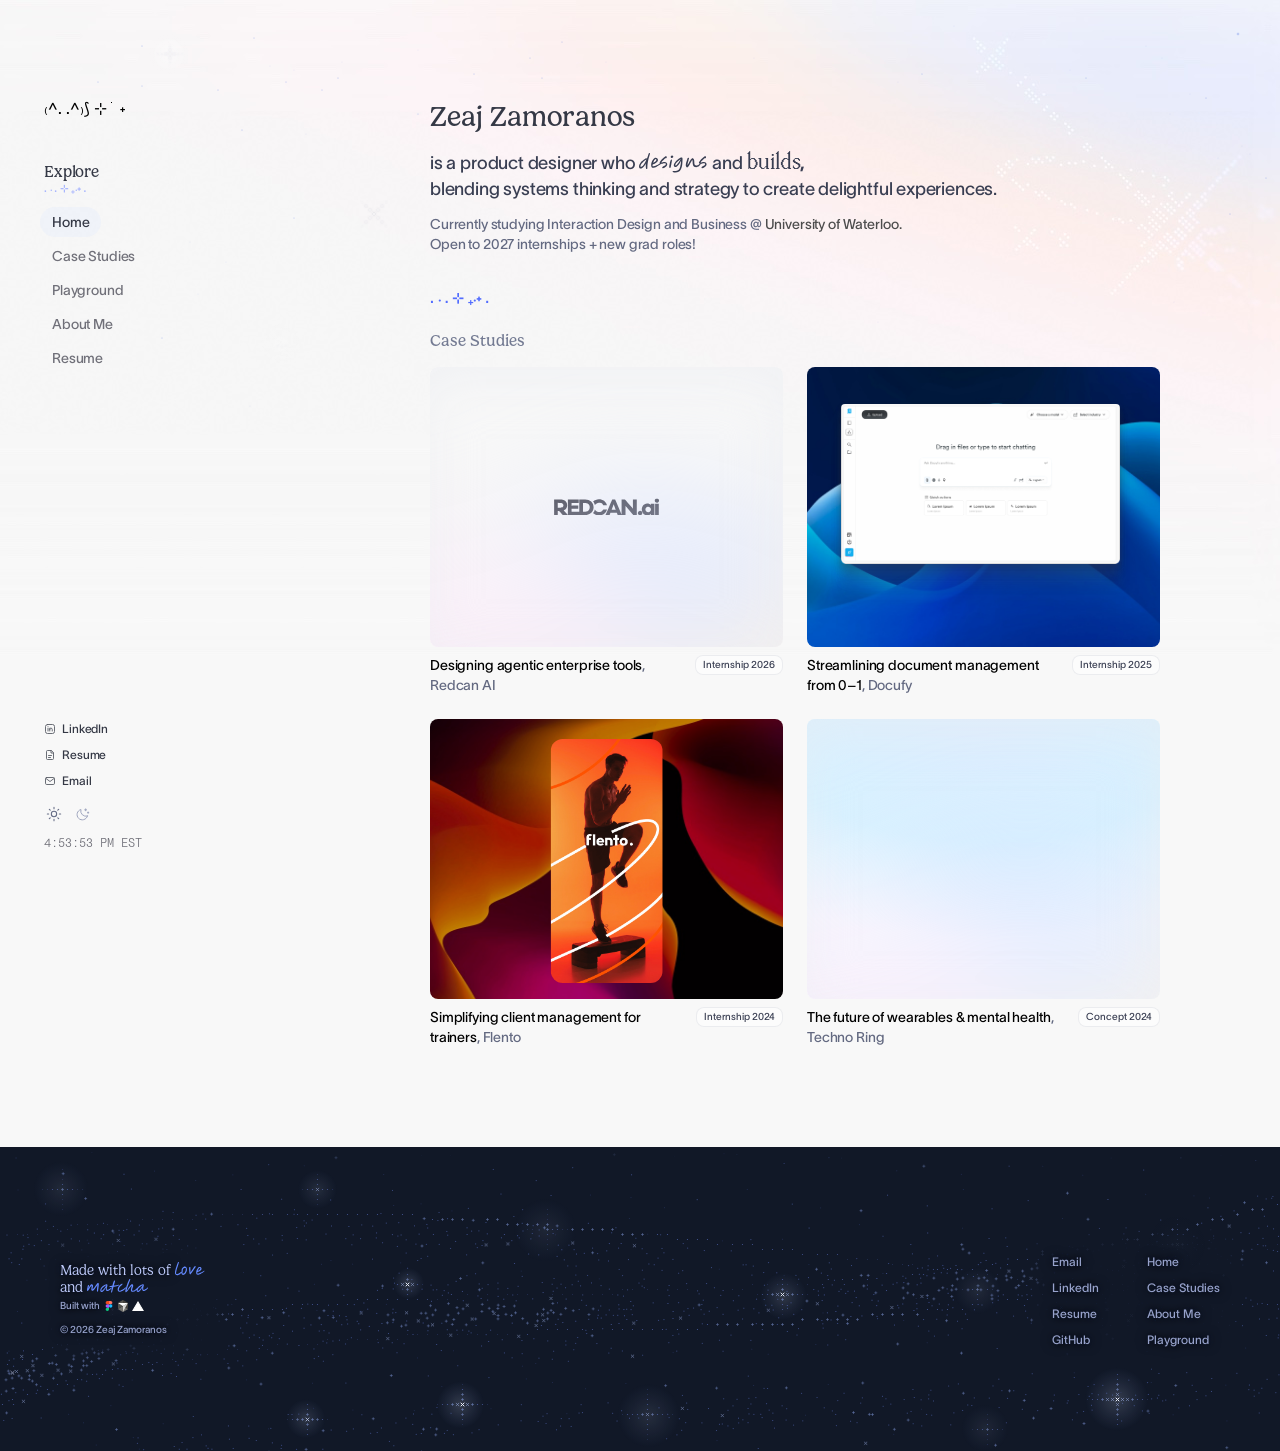
==== commit 72287b1d: "tweaks" ====
--- a/index.html
+++ b/index.html
@@ -14,7 +14,7 @@
   <link rel="preconnect" href="https://fonts.googleapis.com">
   <link rel="preconnect" href="https://fonts.gstatic.com" crossorigin>
   <link rel="stylesheet" href="https://fonts.googleapis.com/css2?family=Arimo:wght@400;700&display=swap">
-  <link rel="stylesheet" href="css/styles.css?v=39">
+  <link rel="stylesheet" href="css/styles.css?v=40">
 </head>
 <body>
   <a class="skip-link" href="#main">Skip to content</a>
@@ -184,7 +184,7 @@
     </div>
   </footer>
 
-  <script src="js/config.js?v=11"></script>
+  <script src="js/config.js?v=12"></script>
   <script src="js/main.js?v=11"></script>
   <script src="js/sky.js?v=8"></script>
   <script src="js/ascii-twinkle.js"></script>
--- a/css/styles.css
+++ b/css/styles.css
@@ -291,6 +291,9 @@
 }
 .cover__screen img { position: absolute; left: -.13%; top: -12.89%; width: 100.26%; height: 113.08%; max-width: none; }
 .cover__phone { left: 50%; top: 7.1%; height: 87.1%; width: auto; translate: -50% 0; border-radius: 12px; }
+/* Photo covers: no glow or inner haze over the artwork, so the covers read clearly */
+.cover--docufy .card__glow, .cover--flento .card__glow { display: none; }
+.cover--docufy::after, .cover--flento::after { box-shadow: none; }
 .cover--technoring {
   background: radial-gradient(ellipse 150% 95% at 50% 5%, #ddeeff 0%, #d8f2ff 41%, #f5fbff 77%);
 }
@@ -314,7 +317,6 @@
 .card__cta svg { fill: none; stroke: currentColor; stroke-width: 2; stroke-linecap: round; stroke-linejoin: round; }
 .card:hover .card__cta, .card:focus-visible .card__cta { opacity: 1; scale: 1; }
 @media (hover: none) { .card:hover .card__cta { opacity: 0; } }
-.card:hover .card__title { text-decoration: underline; text-underline-offset: 4px; text-decoration-thickness: 1px; }
 
 /* ---------- footer ---------- */
 .footer { position: relative; z-index: 1; overflow: hidden; background: var(--footer-bg); padding: 104px 0; margin-top: 0; }
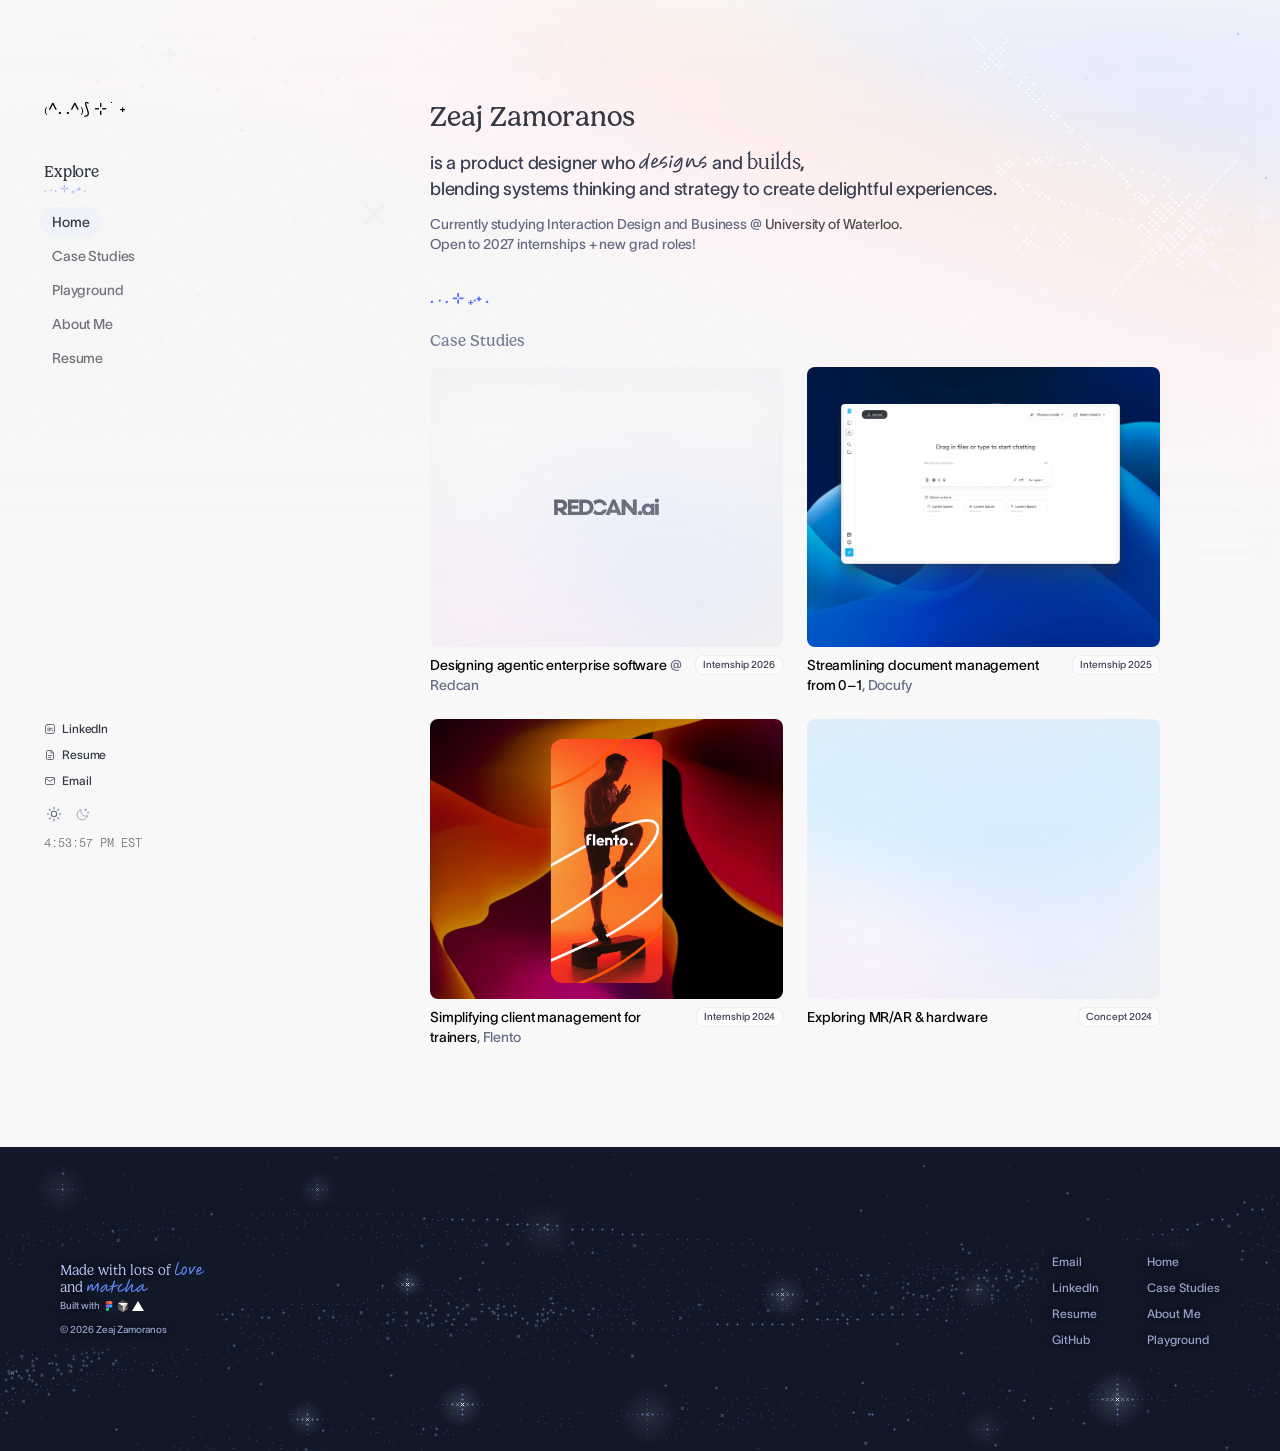
==== commit bcdfbd9c: "Match Redcan and Techno Ring card titles to their coming-soon headings Co-Authored-By: Claude Opus 5" ====
--- a/index.html
+++ b/index.html
@@ -104,7 +104,7 @@
                 <span class="card__cta" aria-hidden="true">View project <svg width="10" height="10" viewBox="0 0 24 24"><path d="M7 17L17 7M9 7h8v8"/></svg></span>
               </div>
               <div class="card__info">
-                <h3 class="card__title">Designing agentic enterprise tools<span class="card__company-name">, Redcan AI</span></h3>
+                <h3 class="card__title">Designing agentic enterprise software <span class="card__company-name">@ Redcan</span></h3>
                 <p class="card__meta">Internship 2026</p>
               </div>
             </a>
@@ -145,7 +145,7 @@
                 <span class="card__cta" aria-hidden="true">View project <svg width="10" height="10" viewBox="0 0 24 24"><path d="M7 17L17 7M9 7h8v8"/></svg></span>
               </div>
               <div class="card__info">
-                <h3 class="card__title">The future of wearables &amp; mental health<span class="card__company-name">, Techno Ring</span></h3>
+                <h3 class="card__title">Exploring MR/AR &amp; hardware</h3>
                 <p class="card__meta">Concept 2024</p>
               </div>
             </a>
